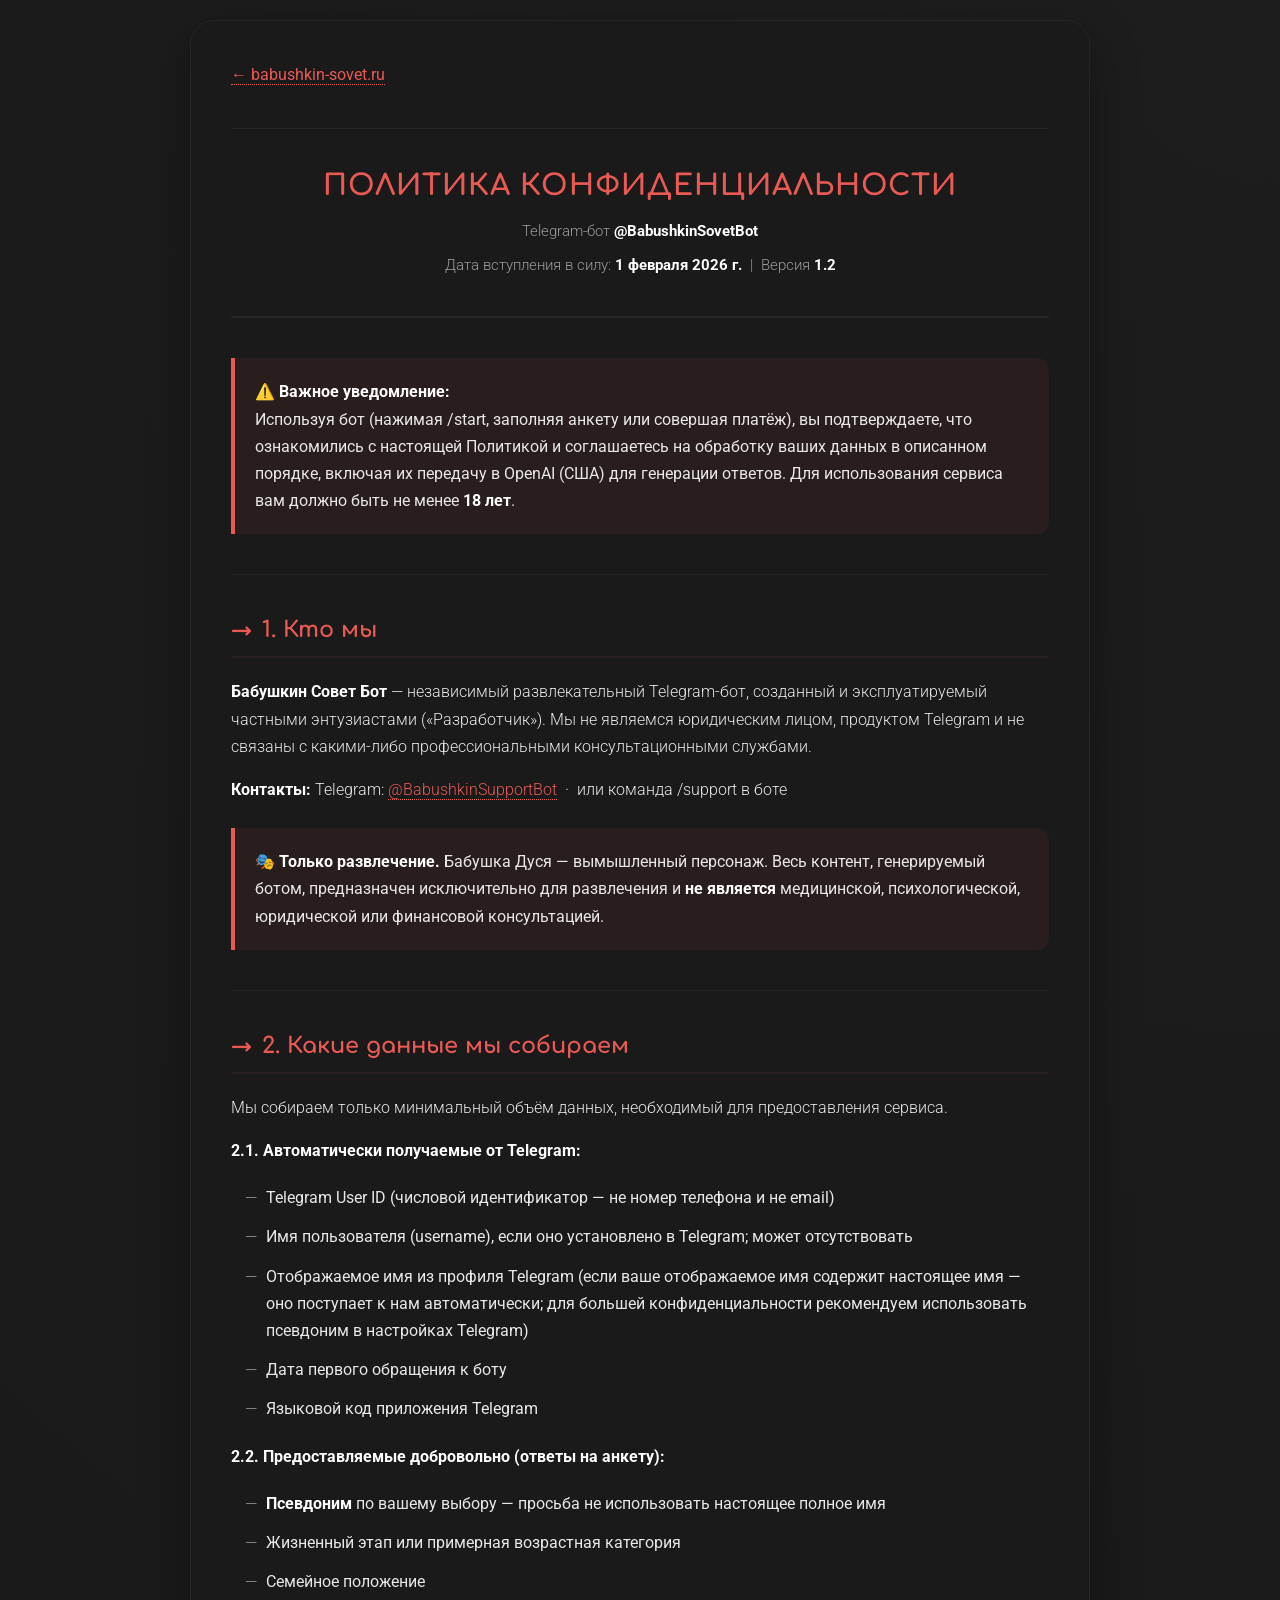
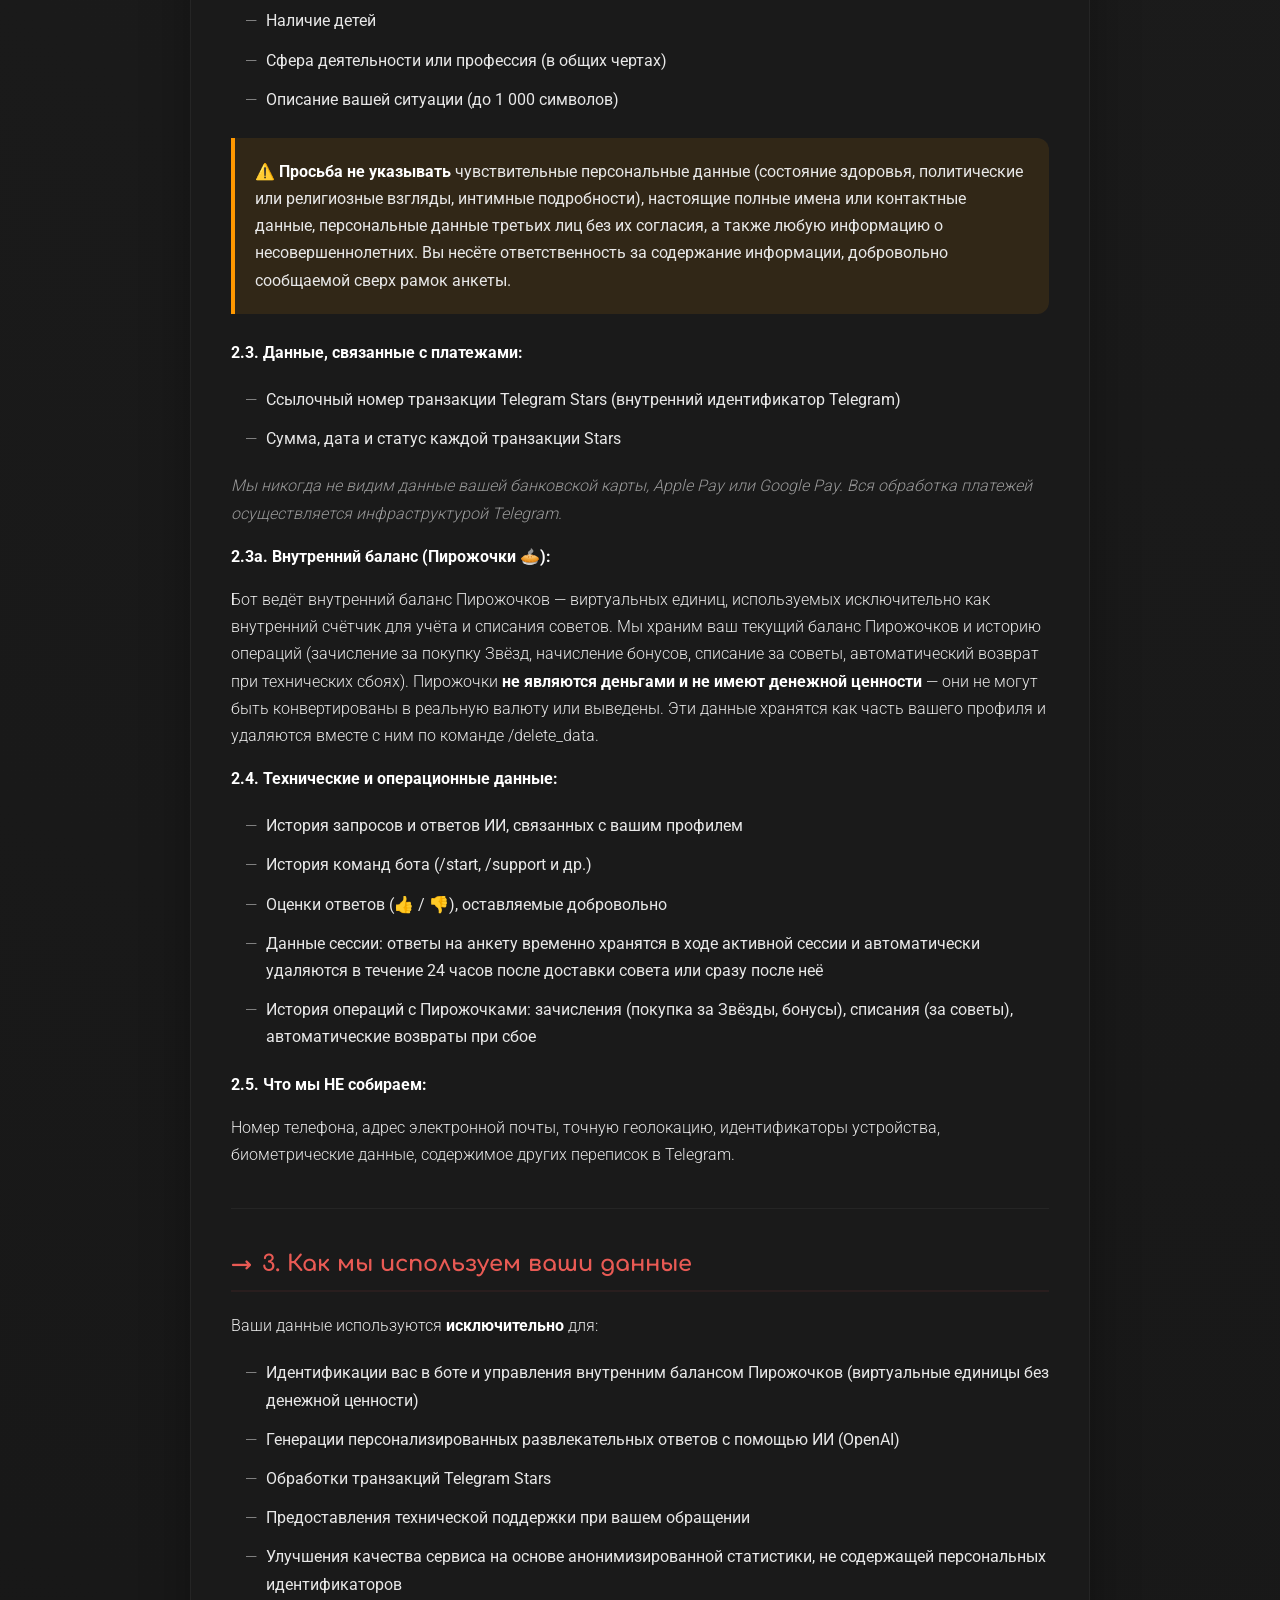
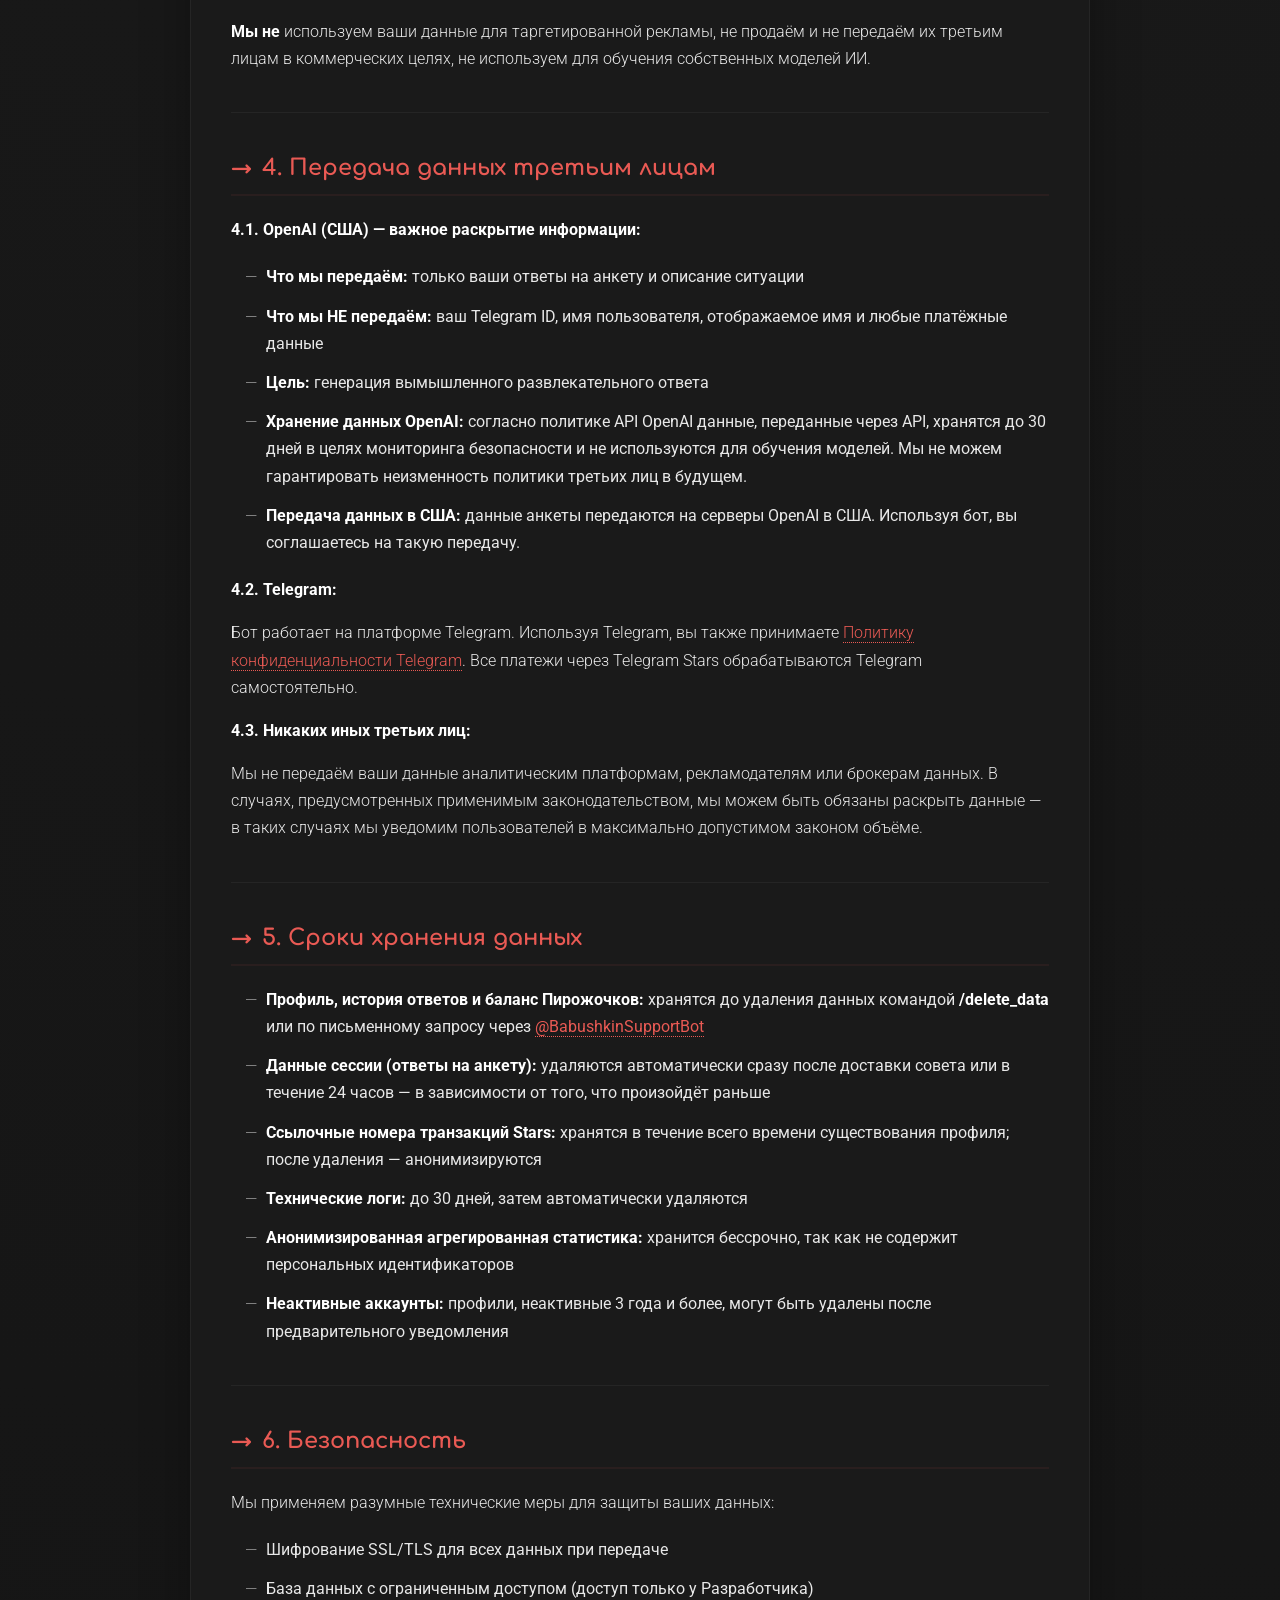
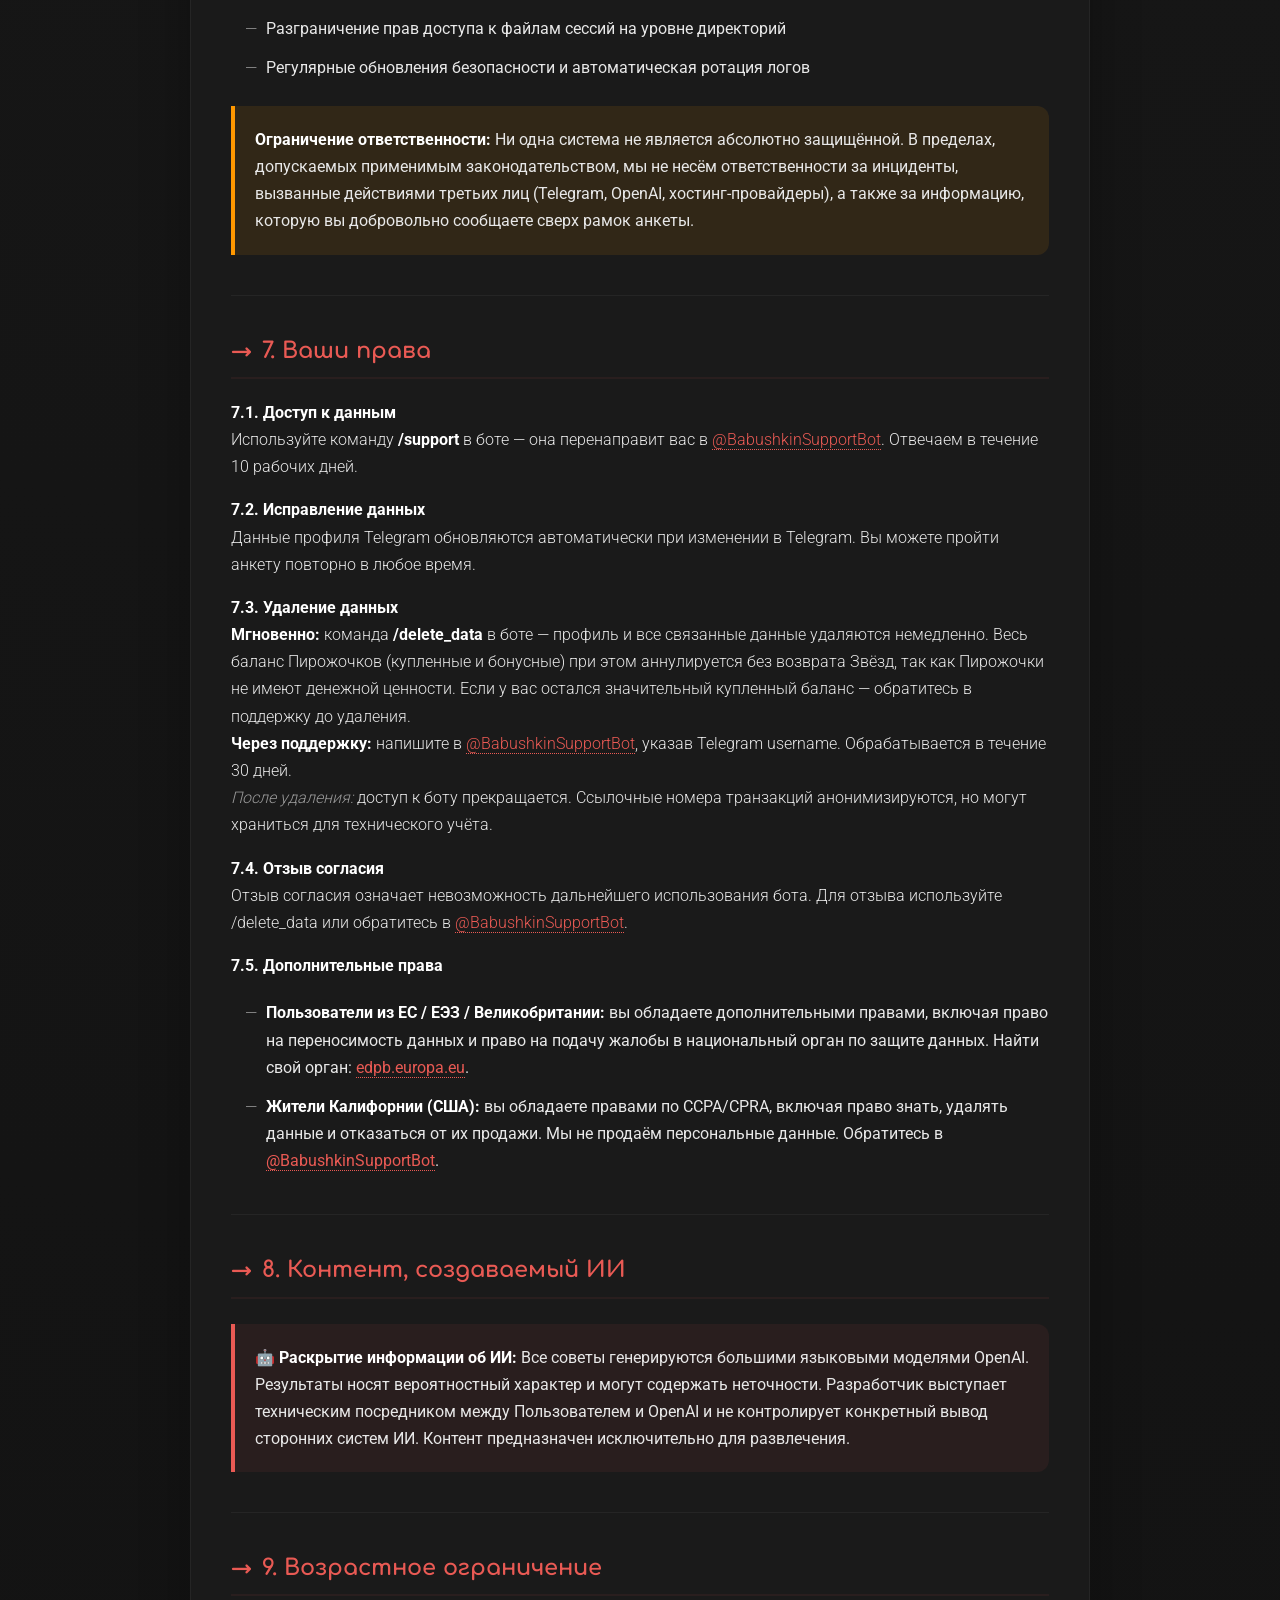
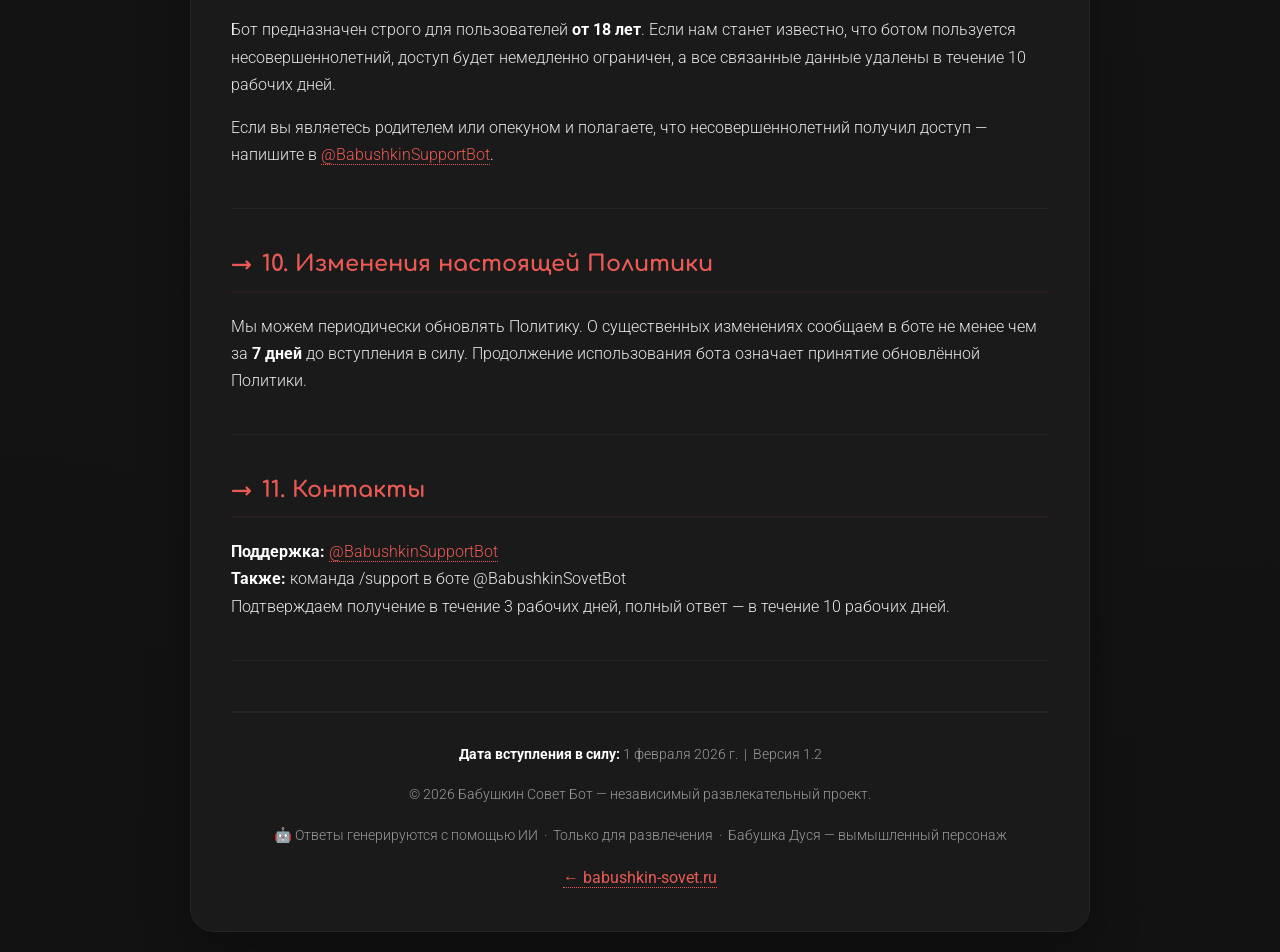
==== Privacy_Policy/index.html @ 4d8c7cab "Add files via upload" ====
<!DOCTYPE html>
<html lang="ru">
<head>
    <meta charset="UTF-8">
    <meta name="viewport" content="width=device-width, initial-scale=1.0">
    <meta name="description" content="Политика конфиденциальности Бабушкин Совет Бот — развлекательный Telegram-бот. Сбор данных, интеграция с OpenAI, ваши права. Только 18+.">
    <meta name="robots" content="noindex, follow">
    <title>Политика конфиденциальности — Бабушкин Совет Бот</title>
    <link rel="stylesheet" href="style.css">
    <link rel="icon" type="image/png" sizes="16x16" href="../img/favicon-16x16.png">
    <link rel="icon" type="image/png" sizes="32x32" href="../img/favicon-32x32.png">
    <link rel="icon" type="image/png" sizes="48x48" href="../img/favicon-48x48.png">
</head>
<body>

<div class="container">
    <a href="../">← babushkin-sovet.ru</a><hr>

    <div class="header">
        <h1>Политика конфиденциальности</h1>
        <p class="meta-info">Telegram-бот <strong>@BabushkinSovetBot</strong></p>
        <p class="meta-info">Дата вступления в силу: <strong>1 февраля 2026 г.</strong> &nbsp;|&nbsp; Версия <strong>1.2</strong></p>
    </div>

    <div class="callout">
        <strong>⚠️ Важное уведомление:</strong><br>
        Используя бот (нажимая /start, заполняя анкету или совершая платёж), вы подтверждаете, что ознакомились с настоящей Политикой и соглашаетесь на обработку ваших данных в описанном порядке, включая их передачу в OpenAI (США) для генерации ответов. Для использования сервиса вам должно быть не менее <strong>18 лет</strong>.
    </div>

    <hr>

    <h2>1. Кто мы</h2>

    <p><strong>Бабушкин Совет Бот</strong> — независимый развлекательный Telegram-бот, созданный и эксплуатируемый частными энтузиастами («Разработчик»). Мы не являемся юридическим лицом, продуктом Telegram и не связаны с какими-либо профессиональными консультационными службами.</p>

    <p><strong>Контакты:</strong> Telegram: <a href="https://t.me/BabushkinSupportBot" target="_blank" rel="noopener noreferrer">@BabushkinSupportBot</a> &nbsp;·&nbsp; или команда /support в боте</p>

    <div class="callout">
        <strong>🎭 Только развлечение.</strong> Бабушка Дуся — вымышленный персонаж. Весь контент, генерируемый ботом, предназначен исключительно для развлечения и <strong>не является</strong> медицинской, психологической, юридической или финансовой консультацией.
    </div>

    <hr>

    <h2>2. Какие данные мы собираем</h2>

    <p>Мы собираем только минимальный объём данных, необходимый для предоставления сервиса.</p>

    <p><strong>2.1. Автоматически получаемые от Telegram:</strong></p>
    <ul>
        <li>Telegram User ID (числовой идентификатор — не номер телефона и не email)</li>
        <li>Имя пользователя (username), если оно установлено в Telegram; может отсутствовать</li>
        <li>Отображаемое имя из профиля Telegram (если ваше отображаемое имя содержит настоящее имя — оно поступает к нам автоматически; для большей конфиденциальности рекомендуем использовать псевдоним в настройках Telegram)</li>
        <li>Дата первого обращения к боту</li>
        <li>Языковой код приложения Telegram</li>
    </ul>

    <p><strong>2.2. Предоставляемые добровольно (ответы на анкету):</strong></p>
    <ul>
        <li><strong>Псевдоним</strong> по вашему выбору — просьба не использовать настоящее полное имя</li>
        <li>Жизненный этап или примерная возрастная категория</li>
        <li>Семейное положение</li>
        <li>Наличие детей</li>
        <li>Сфера деятельности или профессия (в общих чертах)</li>
        <li>Описание вашей ситуации (до 1 000 символов)</li>
    </ul>

    <div class="warning">
        <strong>⚠️ Просьба не указывать</strong> чувствительные персональные данные (состояние здоровья, политические или религиозные взгляды, интимные подробности), настоящие полные имена или контактные данные, персональные данные третьих лиц без их согласия, а также любую информацию о несовершеннолетних. Вы несёте ответственность за содержание информации, добровольно сообщаемой сверх рамок анкеты.
    </div>

    <p><strong>2.3. Данные, связанные с платежами:</strong></p>
    <ul>
        <li>Ссылочный номер транзакции Telegram Stars (внутренний идентификатор Telegram)</li>
        <li>Сумма, дата и статус каждой транзакции Stars</li>
    </ul>
    <p><em>Мы никогда не видим данные вашей банковской карты, Apple Pay или Google Pay. Вся обработка платежей осуществляется инфраструктурой Telegram.</em></p>

    <p><strong>2.3а. Внутренний баланс (Пирожочки 🥧):</strong></p>
    <p>Бот ведёт внутренний баланс Пирожочков — виртуальных единиц, используемых исключительно как внутренний счётчик для учёта и списания советов. Мы храним ваш текущий баланс Пирожочков и историю операций (зачисление за покупку Звёзд, начисление бонусов, списание за советы, автоматический возврат при технических сбоях). Пирожочки <strong>не являются деньгами и не имеют денежной ценности</strong> — они не могут быть конвертированы в реальную валюту или выведены. Эти данные хранятся как часть вашего профиля и удаляются вместе с ним по команде /delete_data.</p>

    <p><strong>2.4. Технические и операционные данные:</strong></p>
    <ul>
        <li>История запросов и ответов ИИ, связанных с вашим профилем</li>
        <li>История команд бота (/start, /support и др.)</li>
        <li>Оценки ответов (👍 / 👎), оставляемые добровольно</li>
        <li>Данные сессии: ответы на анкету временно хранятся в ходе активной сессии и автоматически удаляются в течение 24 часов после доставки совета или сразу после неё</li>
        <li>История операций с Пирожочками: зачисления (покупка за Звёзды, бонусы), списания (за советы), автоматические возвраты при сбое</li>
    </ul>

    <p><strong>2.5. Что мы НЕ собираем:</strong></p>
    <p>Номер телефона, адрес электронной почты, точную геолокацию, идентификаторы устройства, биометрические данные, содержимое других переписок в Telegram.</p>

    <hr>

    <h2>3. Как мы используем ваши данные</h2>

    <p>Ваши данные используются <strong>исключительно</strong> для:</p>
    <ul>
        <li>Идентификации вас в боте и управления внутренним балансом Пирожочков (виртуальные единицы без денежной ценности)</li>
        <li>Генерации персонализированных развлекательных ответов с помощью ИИ (OpenAI)</li>
        <li>Обработки транзакций Telegram Stars</li>
        <li>Предоставления технической поддержки при вашем обращении</li>
        <li>Улучшения качества сервиса на основе анонимизированной статистики, не содержащей персональных идентификаторов</li>
    </ul>

    <p><strong>Мы не</strong> используем ваши данные для таргетированной рекламы, не продаём и не передаём их третьим лицам в коммерческих целях, не используем для обучения собственных моделей ИИ.</p>

    <hr>

    <h2>4. Передача данных третьим лицам</h2>

    <p><strong>4.1. OpenAI (США) — важное раскрытие информации:</strong></p>
    <ul>
        <li><strong>Что мы передаём:</strong> только ваши ответы на анкету и описание ситуации</li>
        <li><strong>Что мы НЕ передаём:</strong> ваш Telegram ID, имя пользователя, отображаемое имя и любые платёжные данные</li>
        <li><strong>Цель:</strong> генерация вымышленного развлекательного ответа</li>
        <li><strong>Хранение данных OpenAI:</strong> согласно политике API OpenAI данные, переданные через API, хранятся до 30 дней в целях мониторинга безопасности и не используются для обучения моделей. Мы не можем гарантировать неизменность политики третьих лиц в будущем.</li>
        <li><strong>Передача данных в США:</strong> данные анкеты передаются на серверы OpenAI в США. Используя бот, вы соглашаетесь на такую передачу.</li>
    </ul>

    <p><strong>4.2. Telegram:</strong></p>
    <p>Бот работает на платформе Telegram. Используя Telegram, вы также принимаете <a href="https://telegram.org/privacy" target="_blank" rel="noopener noreferrer">Политику конфиденциальности Telegram</a>. Все платежи через Telegram Stars обрабатываются Telegram самостоятельно.</p>

    <p><strong>4.3. Никаких иных третьих лиц:</strong></p>
    <p>Мы не передаём ваши данные аналитическим платформам, рекламодателям или брокерам данных. В случаях, предусмотренных применимым законодательством, мы можем быть обязаны раскрыть данные — в таких случаях мы уведомим пользователей в максимально допустимом законом объёме.</p>

    <hr>

    <h2>5. Сроки хранения данных</h2>

    <ul>
        <li><strong>Профиль, история ответов и баланс Пирожочков:</strong> хранятся до удаления данных командой <strong>/delete_data</strong> или по письменному запросу через <a href="https://t.me/BabushkinSupportBot" target="_blank" rel="noopener noreferrer">@BabushkinSupportBot</a></li>
        <li><strong>Данные сессии (ответы на анкету):</strong> удаляются автоматически сразу после доставки совета или в течение 24 часов — в зависимости от того, что произойдёт раньше</li>
        <li><strong>Ссылочные номера транзакций Stars:</strong> хранятся в течение всего времени существования профиля; после удаления — анонимизируются</li>
        <li><strong>Технические логи:</strong> до 30 дней, затем автоматически удаляются</li>
        <li><strong>Анонимизированная агрегированная статистика:</strong> хранится бессрочно, так как не содержит персональных идентификаторов</li>
        <li><strong>Неактивные аккаунты:</strong> профили, неактивные 3 года и более, могут быть удалены после предварительного уведомления</li>
    </ul>

    <hr>

    <h2>6. Безопасность</h2>

    <p>Мы применяем разумные технические меры для защиты ваших данных:</p>
    <ul>
        <li>Шифрование SSL/TLS для всех данных при передаче</li>
        <li>База данных с ограниченным доступом (доступ только у Разработчика)</li>
        <li>Разграничение прав доступа к файлам сессий на уровне директорий</li>
        <li>Регулярные обновления безопасности и автоматическая ротация логов</li>
    </ul>

    <div class="warning">
        <strong>Ограничение ответственности:</strong> Ни одна система не является абсолютно защищённой. В пределах, допускаемых применимым законодательством, мы не несём ответственности за инциденты, вызванные действиями третьих лиц (Telegram, OpenAI, хостинг-провайдеры), а также за информацию, которую вы добровольно сообщаете сверх рамок анкеты.
    </div>

    <hr>

    <h2>7. Ваши права</h2>

    <p><strong>7.1. Доступ к данным</strong><br>
    Используйте команду <strong>/support</strong> в боте — она перенаправит вас в <a href="https://t.me/BabushkinSupportBot" target="_blank" rel="noopener noreferrer">@BabushkinSupportBot</a>. Отвечаем в течение 10 рабочих дней.</p>

    <p><strong>7.2. Исправление данных</strong><br>
    Данные профиля Telegram обновляются автоматически при изменении в Telegram. Вы можете пройти анкету повторно в любое время.</p>

    <p><strong>7.3. Удаление данных</strong><br>
    <strong>Мгновенно:</strong> команда <strong>/delete_data</strong> в боте — профиль и все связанные данные удаляются немедленно. Весь баланс Пирожочков (купленные и бонусные) при этом аннулируется без возврата Звёзд, так как Пирожочки не имеют денежной ценности. Если у вас остался значительный купленный баланс — обратитесь в поддержку до удаления.<br>
    <strong>Через поддержку:</strong> напишите в <a href="https://t.me/BabushkinSupportBot" target="_blank" rel="noopener noreferrer">@BabushkinSupportBot</a>, указав Telegram username. Обрабатывается в течение 30 дней.<br>
    <em>После удаления:</em> доступ к боту прекращается. Ссылочные номера транзакций анонимизируются, но могут храниться для технического учёта.</p>

    <p><strong>7.4. Отзыв согласия</strong><br>
    Отзыв согласия означает невозможность дальнейшего использования бота. Для отзыва используйте /delete_data или обратитесь в <a href="https://t.me/BabushkinSupportBot" target="_blank" rel="noopener noreferrer">@BabushkinSupportBot</a>.</p>

    <p><strong>7.5. Дополнительные права</strong></p>
    <ul>
        <li><strong>Пользователи из ЕС / ЕЭЗ / Великобритании:</strong> вы обладаете дополнительными правами, включая право на переносимость данных и право на подачу жалобы в национальный орган по защите данных. Найти свой орган: <a href="https://www.edpb.europa.eu/about-edpb/about-edpb/members_en" target="_blank" rel="noopener noreferrer">edpb.europa.eu</a>.</li>
        <li><strong>Жители Калифорнии (США):</strong> вы обладаете правами по CCPA/CPRA, включая право знать, удалять данные и отказаться от их продажи. Мы не продаём персональные данные. Обратитесь в <a href="https://t.me/BabushkinSupportBot" target="_blank" rel="noopener noreferrer">@BabushkinSupportBot</a>.</li>
    </ul>

    <hr>

    <h2>8. Контент, создаваемый ИИ</h2>

    <div class="callout">
        <strong>🤖 Раскрытие информации об ИИ:</strong> Все советы генерируются большими языковыми моделями OpenAI. Результаты носят вероятностный характер и могут содержать неточности. Разработчик выступает техническим посредником между Пользователем и OpenAI и не контролирует конкретный вывод сторонних систем ИИ. Контент предназначен исключительно для развлечения.
    </div>

    <hr>

    <h2>9. Возрастное ограничение</h2>

    <p>Бот предназначен строго для пользователей <strong>от 18 лет</strong>. Если нам станет известно, что ботом пользуется несовершеннолетний, доступ будет немедленно ограничен, а все связанные данные удалены в течение 10 рабочих дней.</p>
    <p>Если вы являетесь родителем или опекуном и полагаете, что несовершеннолетний получил доступ — напишите в <a href="https://t.me/BabushkinSupportBot" target="_blank" rel="noopener noreferrer">@BabushkinSupportBot</a>.</p>

    <hr>

    <h2>10. Изменения настоящей Политики</h2>

    <p>Мы можем периодически обновлять Политику. О существенных изменениях сообщаем в боте не менее чем за <strong>7 дней</strong> до вступления в силу. Продолжение использования бота означает принятие обновлённой Политики.</p>

    <hr>

    <h2>11. Контакты</h2>

    <p>
        <strong>Поддержка:</strong> <a href="https://t.me/BabushkinSupportBot" target="_blank" rel="noopener noreferrer">@BabushkinSupportBot</a><br>
        <strong>Также:</strong> команда /support в боте @BabushkinSovetBot<br>
        Подтверждаем получение в течение 3 рабочих дней, полный ответ — в течение 10 рабочих дней.
    </p>

    <hr>

    <div class="footer">
        <p><strong>Дата вступления в силу:</strong> 1 февраля 2026 г. &nbsp;|&nbsp; Версия 1.2</p>
        <p>© 2026 Бабушкин Совет Бот — независимый развлекательный проект.</p>
        <p style="margin-top: 10px;">🤖 Ответы генерируются с помощью ИИ &nbsp;·&nbsp; Только для развлечения &nbsp;·&nbsp; Бабушка Дуся — вымышленный персонаж</p>
        <a href="../">← babushkin-sovet.ru</a>
    </div>
</div>

</body>
</html>
---- Privacy_Policy/style.css ----
@font-face {
    font-family: 'Comfortaa';
    src: url('../fonts/comfortaa/Comfortaa-Bold.ttf') format('truetype');
    font-weight: 700;
}

@font-face {
    font-family: 'Roboto';
    src: url('../fonts/roboto/Roboto-Light.ttf') format('truetype');
    font-weight: 300;
}

@font-face {
    font-family: 'Roboto';
    src: url('../fonts/roboto/Roboto-Regular.ttf') format('truetype');
    font-weight: 400;
}

@font-face {
    font-family: 'Roboto';
    src: url('../fonts/roboto/Roboto-Bold.ttf') format('truetype');
    font-weight: 700;
}
        
        :root {
            --bg-color: #121212;
            --card-bg: #1a1a1a;
            --accent-color: #e95a54;
            --accent-soft: rgba(233, 90, 84, 0.07);
            --text-main: #e8e8e8;
            --text-muted: #999;
            --link-color: #e95a54;
            --border-color: #252525;
        }

        * { 
            margin: 0; 
            padding: 0; 
            box-sizing: border-box; 
        }
        
        html {
            scroll-behavior: smooth;
        }

        body {
            font-family: 'Roboto', sans-serif;
            line-height: 1.7;
            color: var(--text-main);
            background-color: var(--bg-color);
            background-image: radial-gradient(circle at top right, #1d1d1d, #121212);
            padding: 20px;
            min-height: 100vh;
        }

        .container {
            max-width: 900px;
            margin: 0 auto;
            background: var(--card-bg);
            padding: 40px;
            border-radius: 24px;
            box-shadow: 0 20px 50px rgba(0,0,0,0.3);
            border: 1px solid var(--border-color);
        }

        .header {
            text-align: center;
            margin-bottom: 40px;
            padding-bottom: 30px;
            border-bottom: 2px solid var(--border-color);
        }

        h1 {
            font-family: 'Comfortaa', sans-serif;
            font-size: clamp(1.1rem, 5vw, 1.8rem);
            color: var(--accent-color);
            text-transform: uppercase;
            letter-spacing: 1px;
            margin-bottom: 15px;
            line-height: 1.2;
        }

        .meta-info {
            color: var(--text-muted);
            font-size: clamp(0.85rem, 2vw, 0.95rem);
            margin: 8px 0;
        }

        h2 {
            font-family: 'Comfortaa', sans-serif;
            font-size: clamp(1rem, 3vw, 1.4rem);
            color: var(--accent-color);
            margin: 40px 0 20px 0;
            padding-bottom: 12px;
            border-bottom: 2px solid var(--accent-soft);
            display: flex;
            align-items: center;
            line-height: 1.3;
        }

        h2::before {
            content: '→';
            margin-right: 10px;
            color: var(--accent-color);
            flex-shrink: 0;
        }

        p { 
            margin-bottom: 16px; 
            font-weight: 300;
            font-size: clamp(0.9rem, 2vw, 1rem);
            word-wrap: break-word;
        }

        strong { 
            color: #fff; 
            font-weight: 700; 
        }

        em { 
            color: var(--text-muted); 
            font-style: italic;
        }

        ul, ol { 
            margin: 20px 0 20px 20px;
            padding-left: 10px;
        }

        li { 
            margin-bottom: 12px; 
            padding-left: 5px;
            font-size: clamp(0.9rem, 2vw, 1rem);
            word-wrap: break-word;
        }

        li::marker { 
            content: '— ';
            color: var(--text-muted);
            font-weight: 300; 
        }

        a {
            color: var(--link-color);
            text-decoration: none;
            transition: all 0.3s ease;
            border-bottom: 1px dotted var(--accent-color);
            word-wrap: break-word;
        }

        a:hover { 
            color: var(--accent-color); 
            border-bottom-style: solid; 
        }

        .callout {
            background: var(--accent-soft);
            border-left: 4px solid var(--accent-color);
            padding: 20px;
            border-radius: 0 12px 12px 0;
            margin: 25px 0;
            font-size: clamp(0.9rem, 2vw, 1rem);
        }

        .warning {
            background: rgba(255, 152, 0, 0.1);
            border-left: 4px solid #ff9800;
            padding: 20px;
            border-radius: 0 12px 12px 0;
            margin: 25px 0;
            font-size: clamp(0.9rem, 2vw, 1rem);
        }

        hr { 
            border: none; 
            height: 1px; 
            background: var(--border-color); 
            margin: 40px 0; 
        }

        .footer {
            margin-top: 50px;
            padding-top: 30px;
            border-top: 2px solid var(--border-color);
            text-align: center;
        }

        .footer p {
            font-size: clamp(0.8rem, 2vw, 0.9rem);
            color: var(--text-muted);
        }

        @media (max-width: 768px) {
            body { padding: 15px; }
            .container { padding: 30px 25px; border-radius: 16px; }
            .header { margin-bottom: 30px; padding-bottom: 20px; }
            h2 { margin: 30px 0 15px 0; }
            ul, ol { margin: 15px 0 15px 15px; }
            .callout, .warning { padding: 15px; margin: 20px 0; }
            hr { margin: 30px 0; }
        }

        @media (max-width: 480px) {
            body { padding: 10px; }
            .container { padding: 25px 20px; border-radius: 12px; border: none; }
            .header { margin-bottom: 25px; padding-bottom: 15px; }
            h1 { letter-spacing: 0.5px; }
            h2 { margin: 25px 0 12px 0; }
            ul, ol { margin: 12px 0 12px 12px; }
            .callout, .warning { padding: 12px; margin: 15px 0; }
            hr { margin: 25px 0; }
            .footer { margin-top: 30px; padding-top: 20px; }
        }
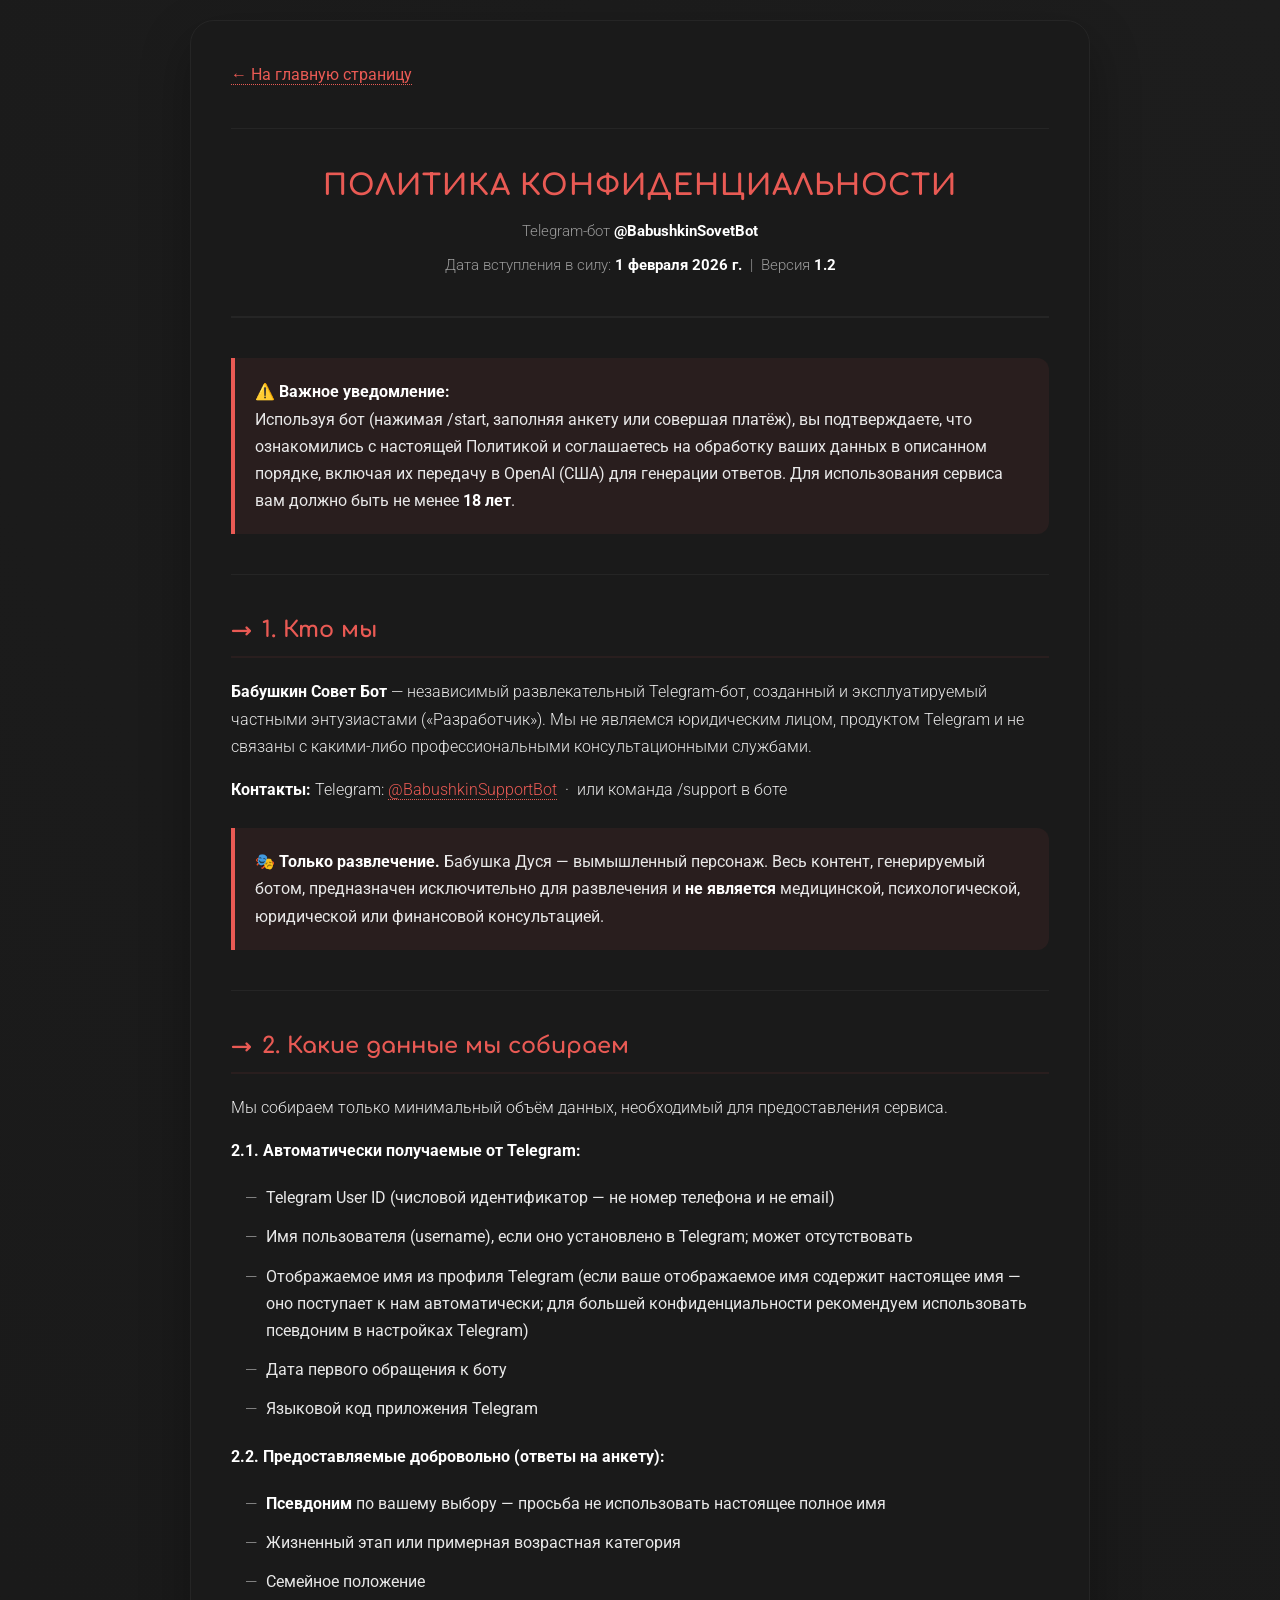
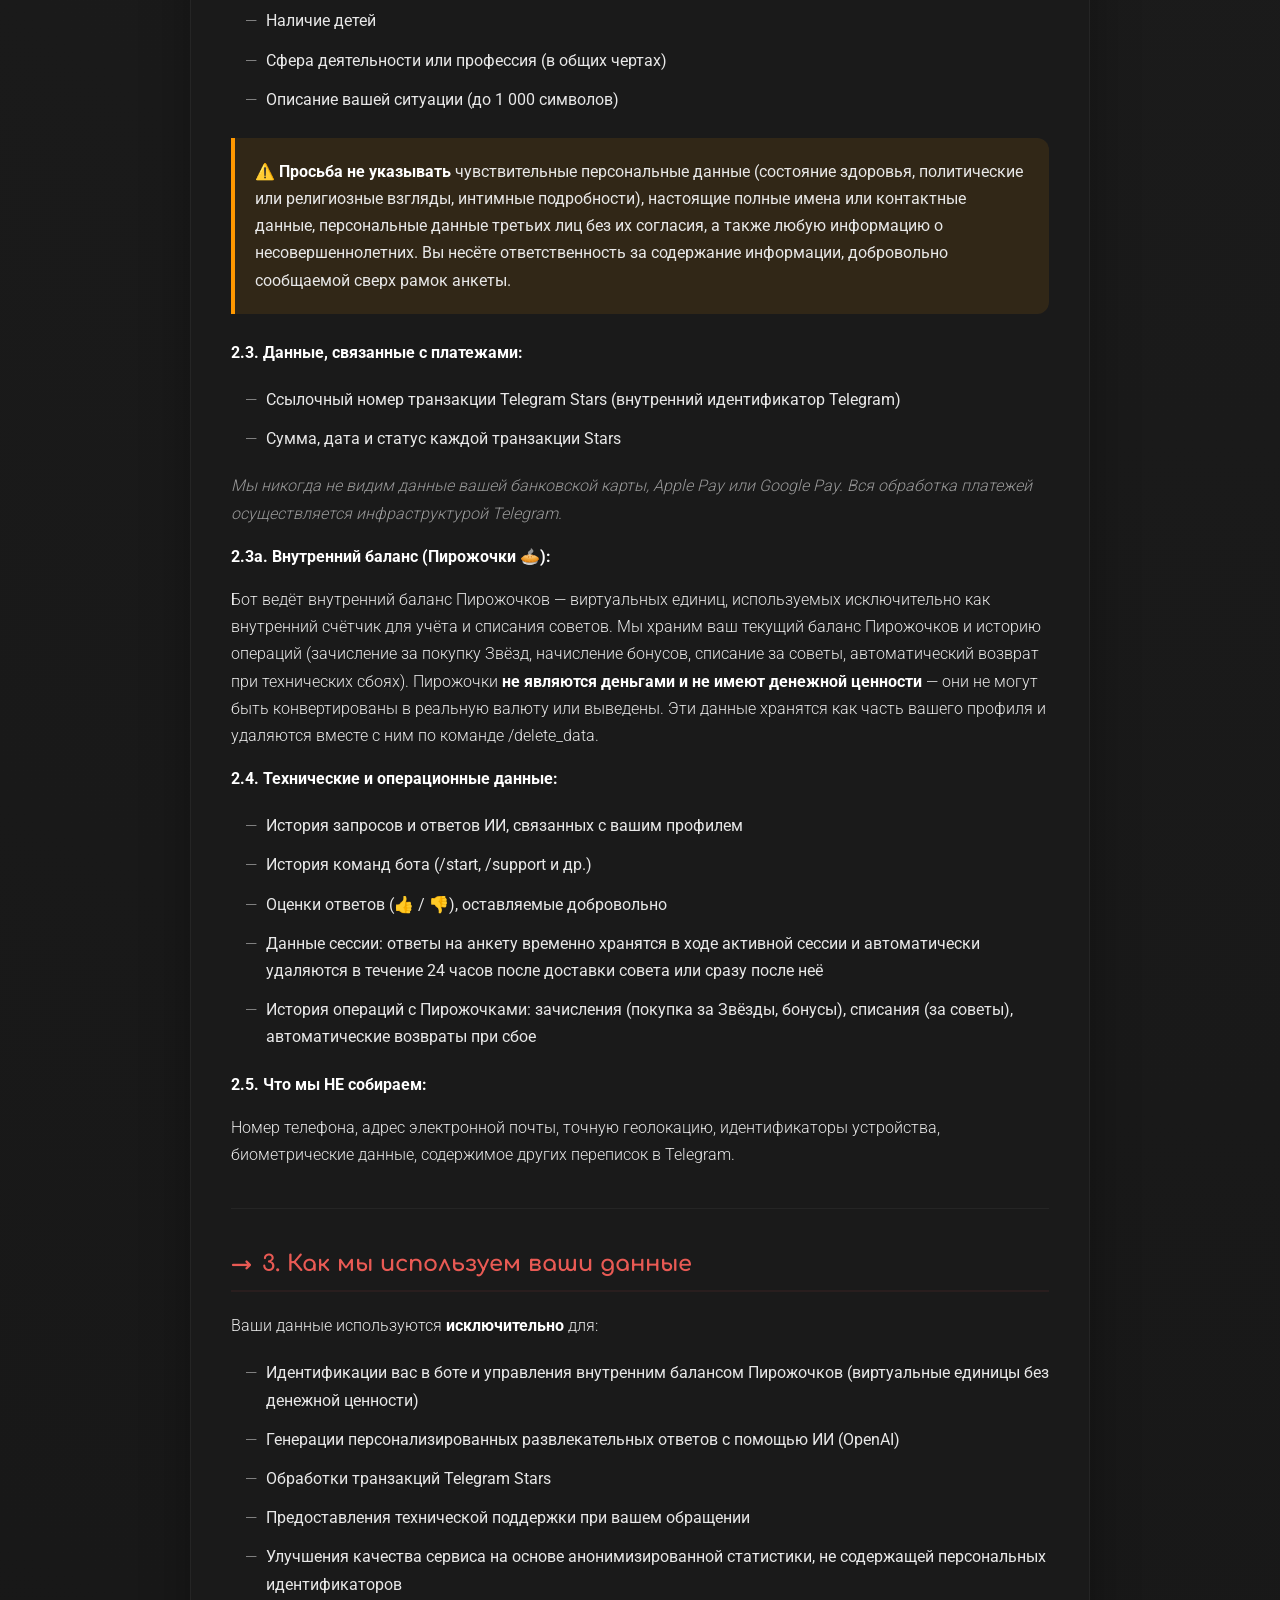
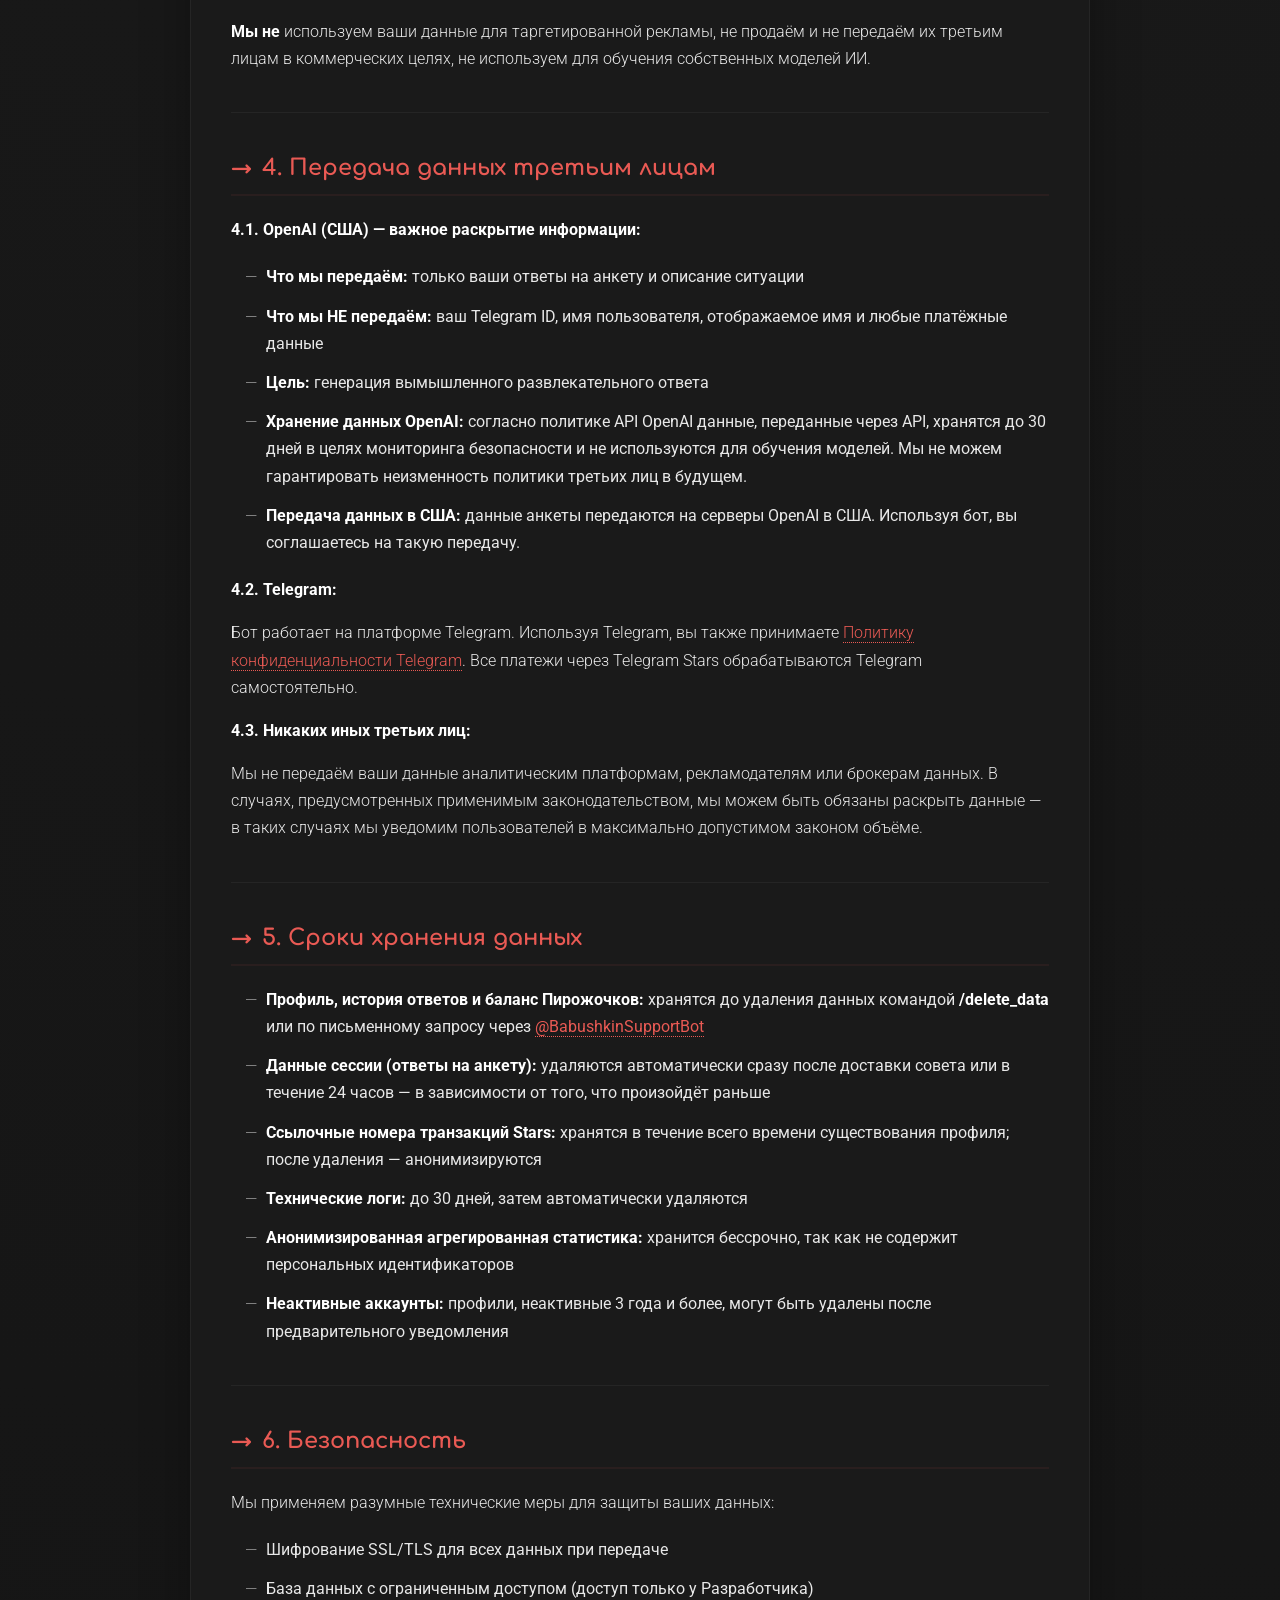
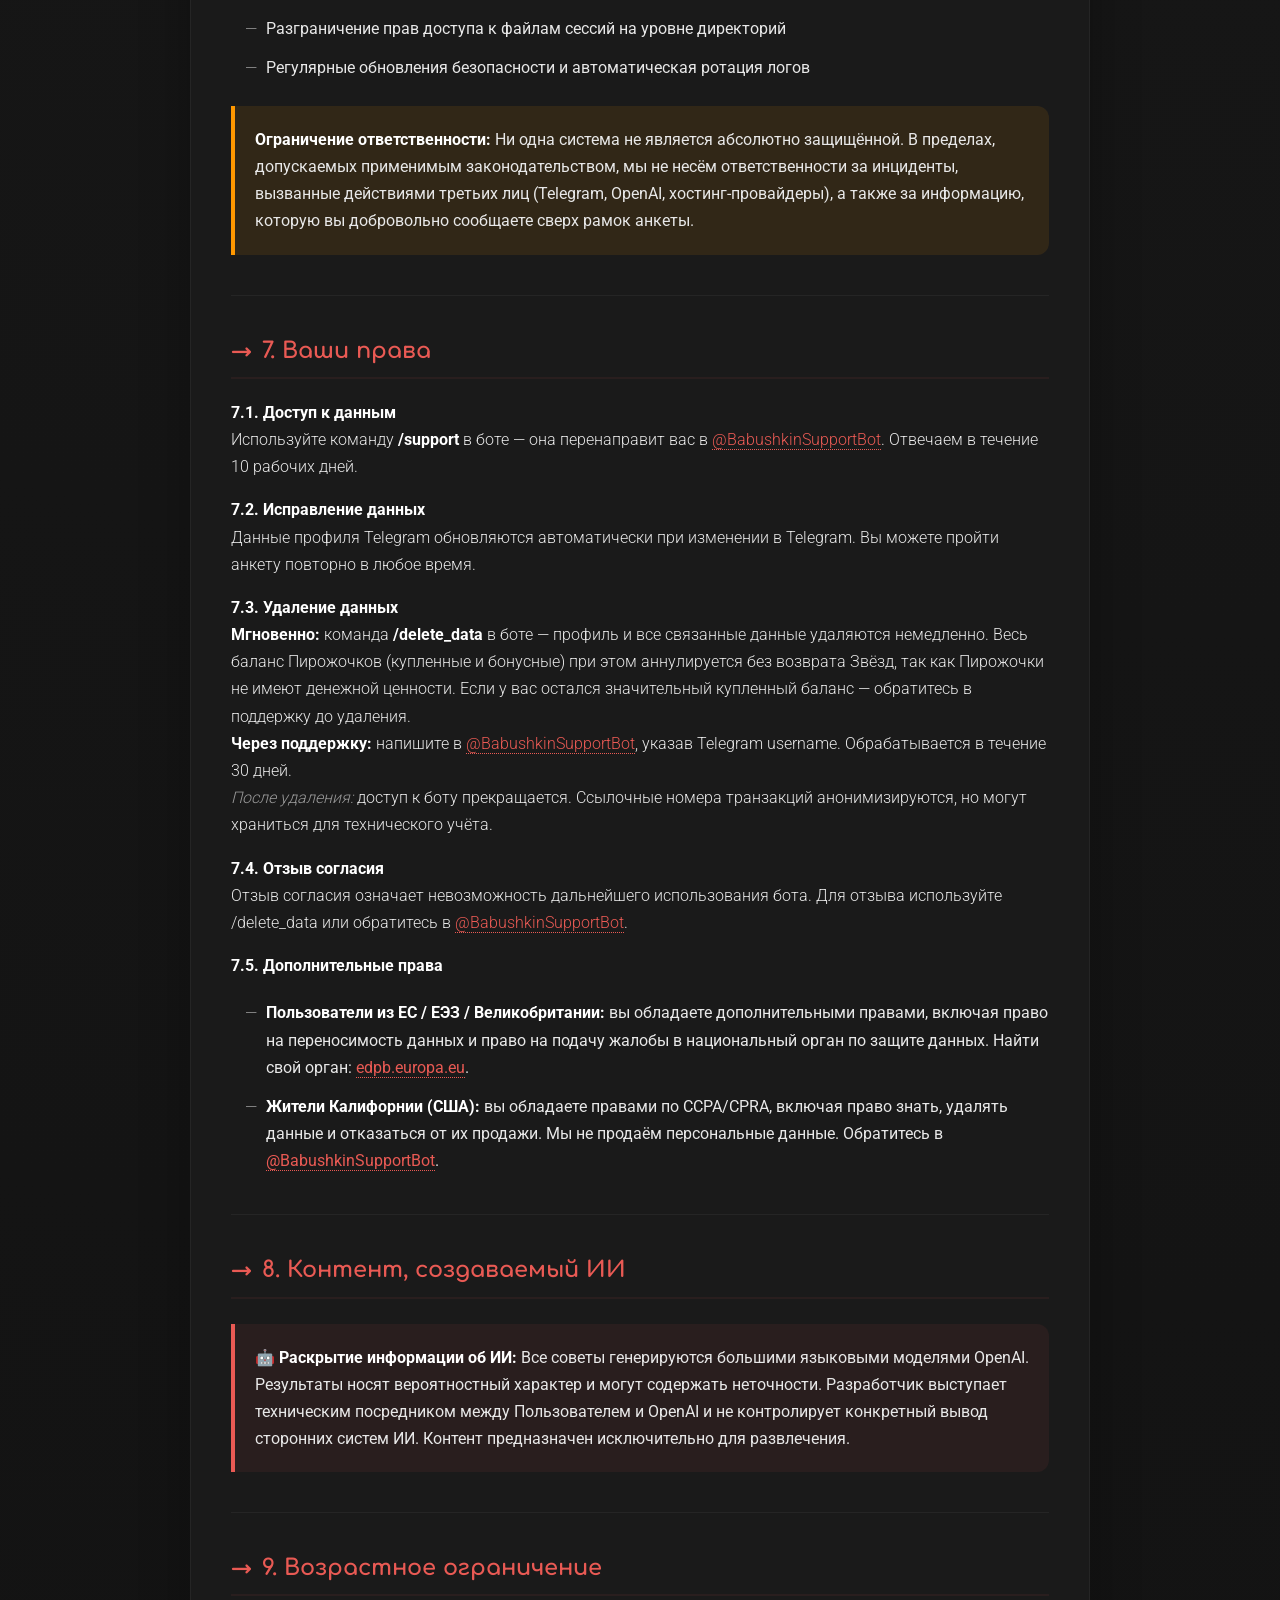
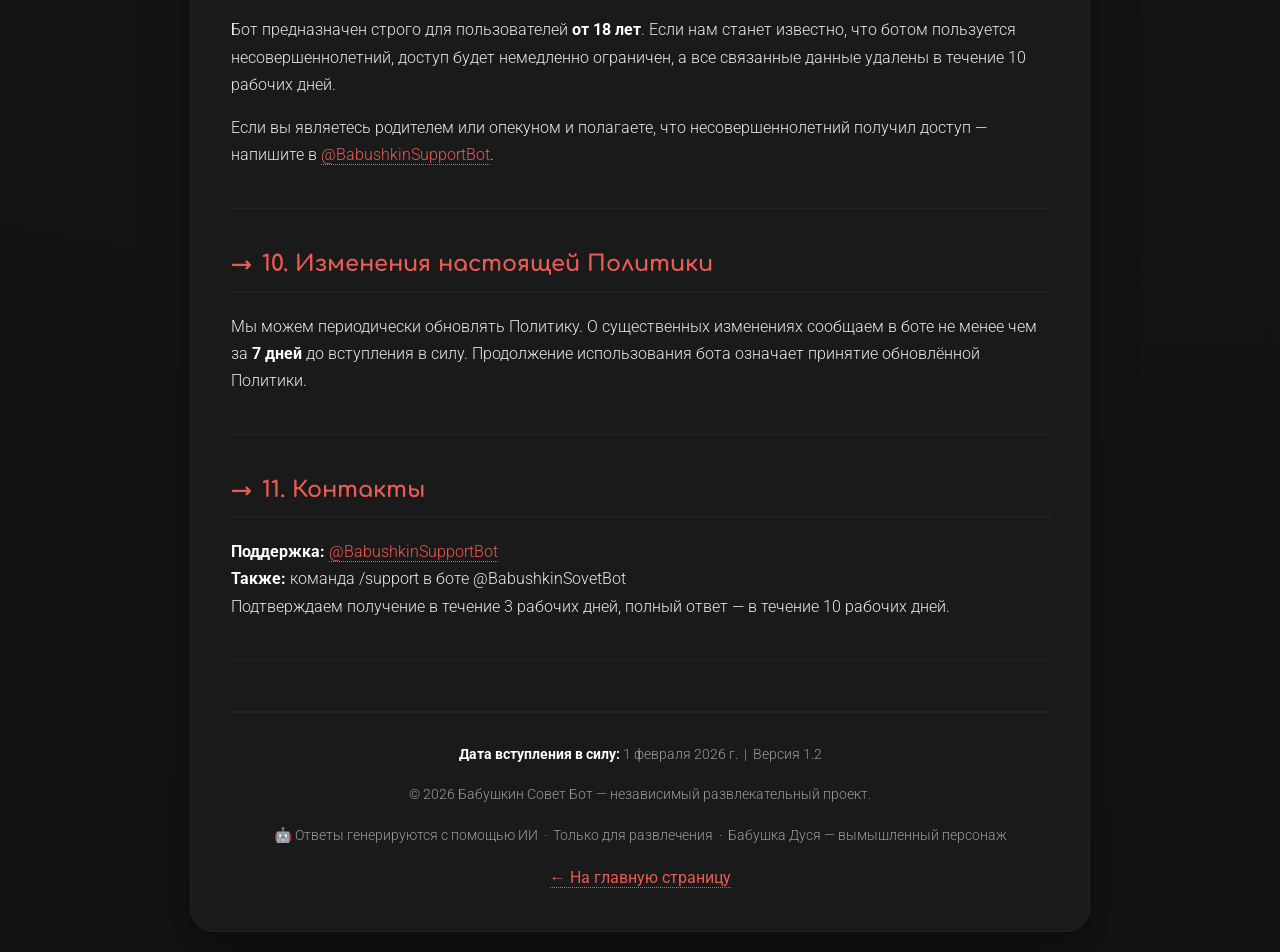
==== commit 4a565ca4: "Update index.html" ====
--- a/Privacy_Policy/index.html
+++ b/Privacy_Policy/index.html
@@ -14,7 +14,7 @@
 <body>
 
 <div class="container">
-    <a href="../">← babushkin-sovet.ru</a><hr>
+    <a href="../">← На главную страницу</a><hr>
 
     <div class="header">
         <h1>Политика конфиденциальности</h1>
@@ -214,9 +214,9 @@
         <p><strong>Дата вступления в силу:</strong> 1 февраля 2026 г. &nbsp;|&nbsp; Версия 1.2</p>
         <p>© 2026 Бабушкин Совет Бот — независимый развлекательный проект.</p>
         <p style="margin-top: 10px;">🤖 Ответы генерируются с помощью ИИ &nbsp;·&nbsp; Только для развлечения &nbsp;·&nbsp; Бабушка Дуся — вымышленный персонаж</p>
-        <a href="../">← babushkin-sovet.ru</a>
+        <a href="../">← На главную страницу</a>
     </div>
 </div>
 
 </body>
-</html>+</html>
